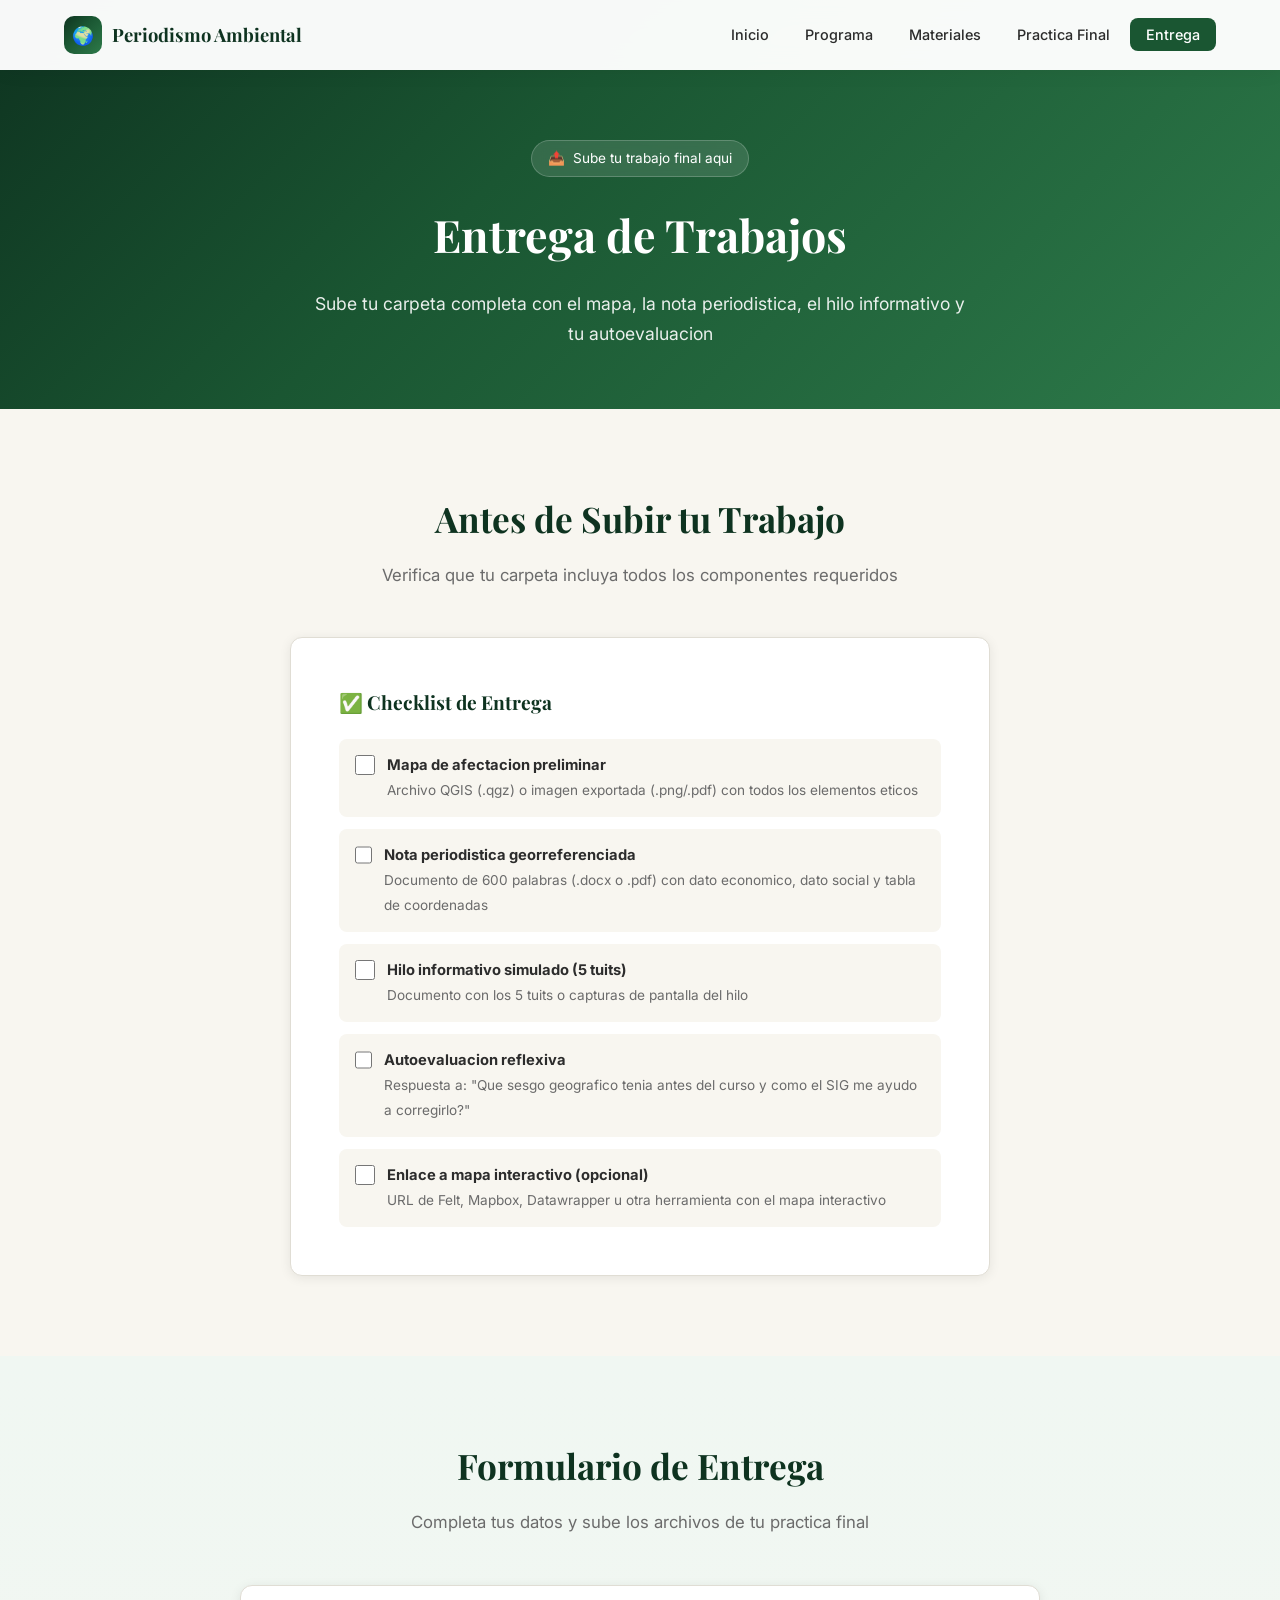
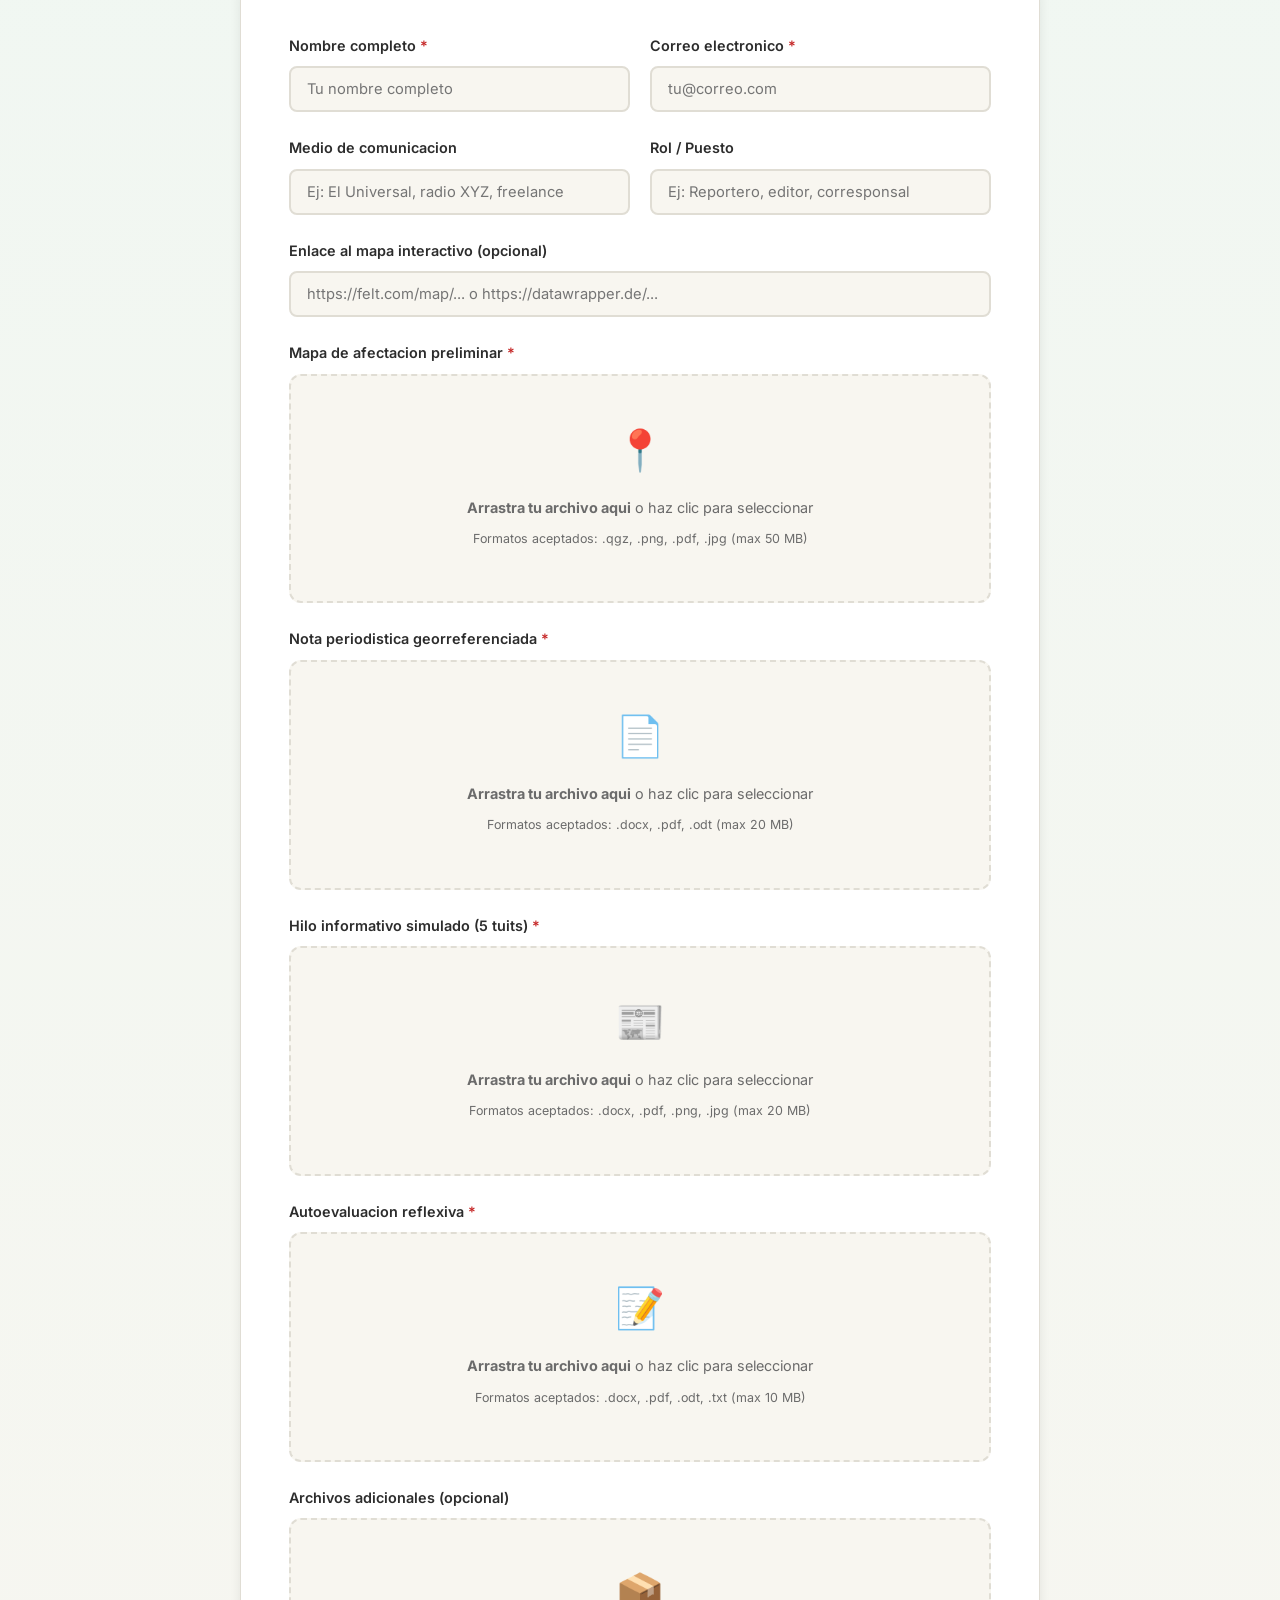
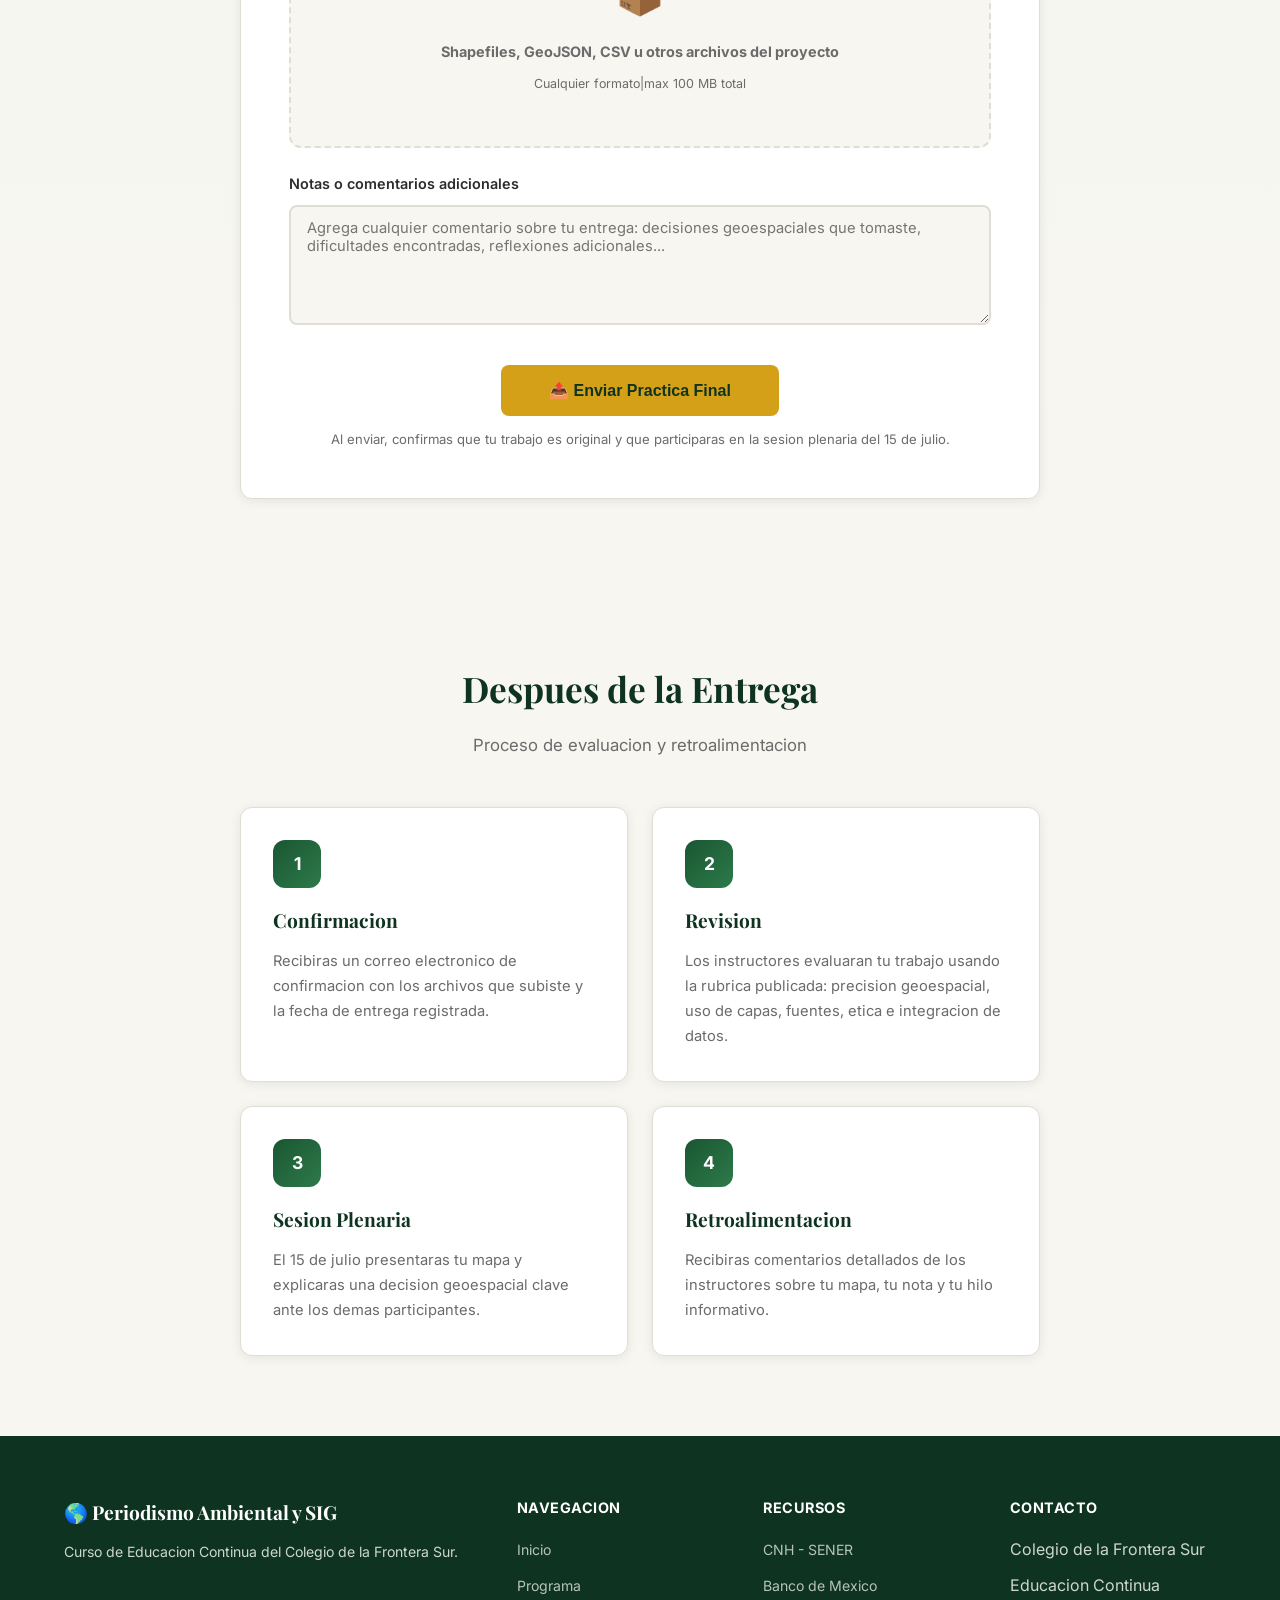
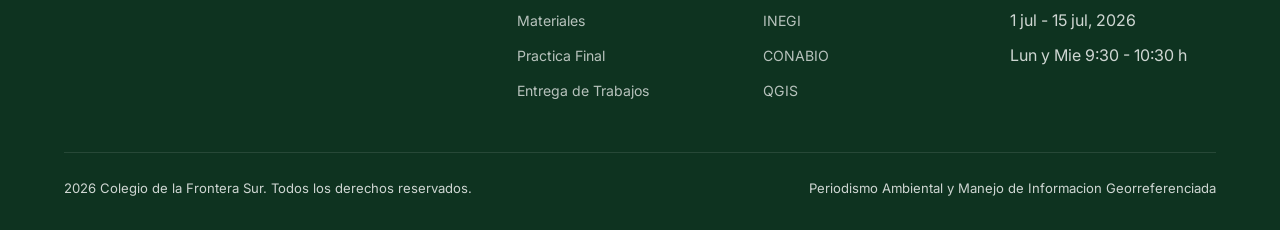
==== entrega.html @ 1e9f56e6 "Actualizacion" ====
<!DOCTYPE html>
<html lang="es">
<head>
  <meta charset="UTF-8">
  <meta name="viewport" content="width=device-width, initial-scale=1.0">
  <title>Entrega de Trabajos - Periodismo Ambiental y SIG</title>
  <link rel="preconnect" href="https://fonts.googleapis.com">
  <link href="https://fonts.googleapis.com/css2?family=Inter:wght@400;500;600;700&family=Playfair+Display:wght@600;700&display=swap" rel="stylesheet">
  <link rel="stylesheet" href="css/style.css">
  <link rel="icon" href="data:image/svg+xml,<svg xmlns='http://www.w3.org/2000/svg' viewBox='0 0 100 100'><text y='.9em' font-size='90'>🌍</text></svg>">
</head>
<body>

  <!-- NAVBAR -->
  <nav class="navbar">
    <div class="container">
      <a href="index.html" class="navbar-brand">
        <span class="logo-icon">🌍</span>
        Periodismo Ambiental
      </a>
      <ul class="navbar-nav">
        <li><a href="index.html">Inicio</a></li>
        <li><a href="programa.html">Programa</a></li>
        <li><a href="materiales.html">Materiales</a></li>
        <li><a href="practica-final.html">Practica Final</a></li>
        <li><a href="entrega.html" class="active">Entrega</a></li>
      </ul>
      <button class="hamburger" aria-label="Menu">
        <span></span><span></span><span></span>
      </button>
    </div>
  </nav>

  <!-- HEADER -->
  <section style="padding: 140px 0 60px; background: var(--gradient-hero); color: white;">
    <div class="container" style="text-align:center;">
      <div class="hero-tag" style="display:inline-flex;margin-bottom:20px;background:rgba(255,255,255,0.12);border:1px solid rgba(255,255,255,0.2);padding:6px 16px;border-radius:30px;font-size:0.85rem;">
        <span>&#128228;</span> Sube tu trabajo final aqui
      </div>
      <h1 style="font-family:var(--font-display);font-size:2.8rem;margin-bottom:16px;">Entrega de Trabajos</h1>
      <p style="opacity:0.9;font-size:1.1rem;max-width:650px;margin:0 auto;">
        Sube tu carpeta completa con el mapa, la nota periodistica, el hilo informativo y tu autoevaluacion
      </p>
    </div>
  </section>

  <!-- CHECKLIST PRE-ENTREGA -->
  <section class="section">
    <div class="container">
      <h2 class="section-title fade-in">Antes de Subir tu Trabajo</h2>
      <p class="section-subtitle fade-in">Verifica que tu carpeta incluya todos los componentes requeridos</p>

      <div class="form-section fade-in" style="max-width:700px;">
        <h3 style="font-family:var(--font-display);font-size:1.2rem;margin-bottom:20px;color:var(--primary-dark);">&#9989; Checklist de Entrega</h3>

        <div style="display:grid;gap:12px;">
          <label style="display:flex;align-items:flex-start;gap:12px;padding:14px 16px;background:var(--bg);border-radius:var(--radius-sm);cursor:pointer;transition:var(--transition);font-size:0.92rem;" onmouseover="this.style.background='#f0f7f2'" onmouseout="this.style.background='var(--bg)'">
            <input type="checkbox" style="width:20px;height:20px;margin-top:2px;accent-color:var(--primary);">
            <div>
              <strong>Mapa de afectacion preliminar</strong><br>
              <span style="color:var(--text-light);font-size:0.85rem;">Archivo QGIS (.qgz) o imagen exportada (.png/.pdf) con todos los elementos eticos</span>
            </div>
          </label>

          <label style="display:flex;align-items:flex-start;gap:12px;padding:14px 16px;background:var(--bg);border-radius:var(--radius-sm);cursor:pointer;transition:var(--transition);font-size:0.92rem;" onmouseover="this.style.background='#f0f7f2'" onmouseout="this.style.background='var(--bg)'">
            <input type="checkbox" style="width:20px;height:20px;margin-top:2px;accent-color:var(--primary);">
            <div>
              <strong>Nota periodistica georreferenciada</strong><br>
              <span style="color:var(--text-light);font-size:0.85rem;">Documento de 600 palabras (.docx o .pdf) con dato economico, dato social y tabla de coordenadas</span>
            </div>
          </label>

          <label style="display:flex;align-items:flex-start;gap:12px;padding:14px 16px;background:var(--bg);border-radius:var(--radius-sm);cursor:pointer;transition:var(--transition);font-size:0.92rem;" onmouseover="this.style.background='#f0f7f2'" onmouseout="this.style.background='var(--bg)'">
            <input type="checkbox" style="width:20px;height:20px;margin-top:2px;accent-color:var(--primary);">
            <div>
              <strong>Hilo informativo simulado (5 tuits)</strong><br>
              <span style="color:var(--text-light);font-size:0.85rem;">Documento con los 5 tuits o capturas de pantalla del hilo</span>
            </div>
          </label>

          <label style="display:flex;align-items:flex-start;gap:12px;padding:14px 16px;background:var(--bg);border-radius:var(--radius-sm);cursor:pointer;transition:var(--transition);font-size:0.92rem;" onmouseover="this.style.background='#f0f7f2'" onmouseout="this.style.background='var(--bg)'">
            <input type="checkbox" style="width:20px;height:20px;margin-top:2px;accent-color:var(--primary);">
            <div>
              <strong>Autoevaluacion reflexiva</strong><br>
              <span style="color:var(--text-light);font-size:0.85rem;">Respuesta a: "Que sesgo geografico tenia antes del curso y como el SIG me ayudo a corregirlo?"</span>
            </div>
          </label>

          <label style="display:flex;align-items:flex-start;gap:12px;padding:14px 16px;background:var(--bg);border-radius:var(--radius-sm);cursor:pointer;transition:var(--transition);font-size:0.92rem;" onmouseover="this.style.background='#f0f7f2'" onmouseout="this.style.background='var(--bg)'">
            <input type="checkbox" style="width:20px;height:20px;margin-top:2px;accent-color:var(--primary);">
            <div>
              <strong>Enlace a mapa interactivo (opcional)</strong><br>
              <span style="color:var(--text-light);font-size:0.85rem;">URL de Felt, Mapbox, Datawrapper u otra herramienta con el mapa interactivo</span>
            </div>
          </label>
        </div>
      </div>
    </div>
  </section>

  <!-- FORMULARIO DE ENTREGA -->
  <section class="section" style="background: linear-gradient(180deg, #f0f7f2 0%, var(--bg) 100%);">
    <div class="container">
      <h2 class="section-title fade-in">Formulario de Entrega</h2>
      <p class="section-subtitle fade-in">Completa tus datos y sube los archivos de tu practica final</p>

      <div class="form-section fade-in">
        <div id="submitMsg" style="display:none;" class="info-box info-box-success">
          <span class="box-icon">&#127881;</span>
          <div>
            <p><strong>Tu trabajo ha sido enviado exitosamente!</strong><br>
            Los instructores revisaran tu entrega y te contactaran con retroalimentacion. Recuerda asistir a la sesion plenaria del 15 de julio para presentar tu mapa.</p>
          </div>
        </div>

        <form id="submissionForm">
          <div style="display:grid;grid-template-columns:1fr 1fr;gap:20px;">
            <div class="form-group">
              <label for="nombre">Nombre completo <span class="required">*</span></label>
              <input type="text" id="nombre" name="nombre" class="form-control" placeholder="Tu nombre completo" required>
            </div>
            <div class="form-group">
              <label for="email">Correo electronico <span class="required">*</span></label>
              <input type="email" id="email" name="email" class="form-control" placeholder="tu@correo.com" required>
            </div>
          </div>

          <div style="display:grid;grid-template-columns:1fr 1fr;gap:20px;">
            <div class="form-group">
              <label for="medio">Medio de comunicacion</label>
              <input type="text" id="medio" name="medio" class="form-control" placeholder="Ej: El Universal, radio XYZ, freelance">
            </div>
            <div class="form-group">
              <label for="rol">Rol / Puesto</label>
              <input type="text" id="rol" name="rol" class="form-control" placeholder="Ej: Reportero, editor, corresponsal">
            </div>
          </div>

          <div class="form-group">
            <label for="enlace-mapa">Enlace al mapa interactivo (opcional)</label>
            <input type="url" id="enlace-mapa" name="enlace-mapa" class="form-control" placeholder="https://felt.com/map/... o https://datawrapper.de/...">
          </div>

          <!-- UPLOAD: MAPA -->
          <div class="form-group">
            <label>Mapa de afectacion preliminar <span class="required">*</span></label>
            <div class="file-upload" id="uploadMapa">
              <div class="upload-icon">&#128205;</div>
              <p><strong>Arrastra tu archivo aqui</strong> o haz clic para seleccionar</p>
              <p class="file-types">Formatos aceptados: .qgz, .png, .pdf, .jpg (max 50 MB)</p>
              <input type="file" accept=".qgz,.png,.pdf,.jpg,.jpeg" style="display:none;" name="mapa">
              <ul class="file-list" style="list-style:none;margin-top:12px;"></ul>
            </div>
          </div>

          <!-- UPLOAD: NOTA -->
          <div class="form-group">
            <label>Nota periodistica georreferenciada <span class="required">*</span></label>
            <div class="file-upload" id="uploadNota">
              <div class="upload-icon">&#128196;</div>
              <p><strong>Arrastra tu archivo aqui</strong> o haz clic para seleccionar</p>
              <p class="file-types">Formatos aceptados: .docx, .pdf, .odt (max 20 MB)</p>
              <input type="file" accept=".docx,.pdf,.odt,.doc" style="display:none;" name="nota">
              <ul class="file-list" style="list-style:none;margin-top:12px;"></ul>
            </div>
          </div>

          <!-- UPLOAD: HILO -->
          <div class="form-group">
            <label>Hilo informativo simulado (5 tuits) <span class="required">*</span></label>
            <div class="file-upload" id="uploadHilo">
              <div class="upload-icon">&#128240;</div>
              <p><strong>Arrastra tu archivo aqui</strong> o haz clic para seleccionar</p>
              <p class="file-types">Formatos aceptados: .docx, .pdf, .png, .jpg (max 20 MB)</p>
              <input type="file" accept=".docx,.pdf,.png,.jpg,.jpeg" style="display:none;" name="hilo">
              <ul class="file-list" style="list-style:none;margin-top:12px;"></ul>
            </div>
          </div>

          <!-- UPLOAD: AUTOEVALUACION -->
          <div class="form-group">
            <label>Autoevaluacion reflexiva <span class="required">*</span></label>
            <div class="file-upload" id="uploadAutoeval">
              <div class="upload-icon">&#128221;</div>
              <p><strong>Arrastra tu archivo aqui</strong> o haz clic para seleccionar</p>
              <p class="file-types">Formatos aceptados: .docx, .pdf, .odt, .txt (max 10 MB)</p>
              <input type="file" accept=".docx,.pdf,.odt,.txt" style="display:none;" name="autoevaluacion">
              <ul class="file-list" style="list-style:none;margin-top:12px;"></ul>
            </div>
          </div>

          <!-- UPLOAD: ARCHIVOS ADICIONALES -->
          <div class="form-group">
            <label>Archivos adicionales (opcional)</label>
            <div class="file-upload" id="uploadExtra">
              <div class="upload-icon">&#128230;</div>
              <p><strong>Shapefiles, GeoJSON, CSV u otros archivos del proyecto</strong></p>
              <p class="file-types">Cualquier formato|max 100 MB total</p>
              <input type="file" multiple style="display:none;" name="archivos_extra">
              <ul class="file-list" style="list-style:none;margin-top:12px;"></ul>
            </div>
          </div>

          <div class="form-group">
            <label for="notas">Notas o comentarios adicionales</label>
            <textarea id="notas" name="notas" class="form-control" placeholder="Agrega cualquier comentario sobre tu entrega: decisiones geoespaciales que tomaste, dificultades encontradas, reflexiones adicionales..."></textarea>
          </div>

          <div style="text-align:center;margin-top:32px;">
            <button type="submit" class="btn btn-primary" style="padding:16px 48px;font-size:1rem;">
              &#128228; Enviar Practica Final
            </button>
            <p style="color:var(--text-light);font-size:0.82rem;margin-top:12px;">
              Al enviar, confirmas que tu trabajo es original y que participaras en la sesion plenaria del 15 de julio.
            </p>
          </div>
        </form>
      </div>
    </div>
  </section>

  <!-- RECIBO / ESTADO -->
  <section class="section">
    <div class="container">
      <h2 class="section-title fade-in">Despues de la Entrega</h2>
      <p class="section-subtitle fade-in">Proceso de evaluacion y retroalimentacion</p>

      <div class="info-cards" style="max-width:800px;margin:0 auto;">
        <div class="info-card fade-in">
          <div class="card-number">1</div>
          <h3>Confirmacion</h3>
          <p>Recibiras un correo electronico de confirmacion con los archivos que subiste y la fecha de entrega registrada.</p>
        </div>
        <div class="info-card fade-in">
          <div class="card-number">2</div>
          <h3>Revision</h3>
          <p>Los instructores evaluaran tu trabajo usando la rubrica publicada: precision geoespacial, uso de capas, fuentes, etica e integracion de datos.</p>
        </div>
        <div class="info-card fade-in">
          <div class="card-number">3</div>
          <h3>Sesion Plenaria</h3>
          <p>El 15 de julio presentaras tu mapa y explicaras una decision geoespacial clave ante los demas participantes.</p>
        </div>
        <div class="info-card fade-in">
          <div class="card-number">4</div>
          <h3>Retroalimentacion</h3>
          <p>Recibiras comentarios detallados de los instructores sobre tu mapa, tu nota y tu hilo informativo.</p>
        </div>
      </div>
    </div>
  </section>

  <!-- FOOTER -->
  <footer class="footer">
    <div class="container">
      <div class="footer-grid">
        <div class="footer-brand">
          <h3>&#127758; Periodismo Ambiental y SIG</h3>
          <p>Curso de Educacion Continua del Colegio de la Frontera Sur.</p>
        </div>
        <div>
          <h4>Navegacion</h4>
          <ul>
            <li><a href="index.html">Inicio</a></li>
            <li><a href="programa.html">Programa</a></li>
            <li><a href="materiales.html">Materiales</a></li>
            <li><a href="practica-final.html">Practica Final</a></li>
            <li><a href="entrega.html">Entrega de Trabajos</a></li>
          </ul>
        </div>
        <div>
          <h4>Recursos</h4>
          <ul>
            <li><a href="https://www.gob.mx/cnh" target="_blank">CNH - SENER</a></li>
            <li><a href="https://www.banxico.org.mx" target="_blank">Banco de Mexico</a></li>
            <li><a href="https://www.inegi.org.mx" target="_blank">INEGI</a></li>
            <li><a href="https://www.conabio.gob.mx" target="_blank">CONABIO</a></li>
            <li><a href="https://qgis.org" target="_blank">QGIS</a></li>
          </ul>
        </div>
        <div>
          <h4>Contacto</h4>
          <ul>
            <li>Colegio de la Frontera Sur</li>
            <li>Educacion Continua</li>
            <li>1 jul - 15 jul, 2026</li>
            <li>Lun y Mie 9:30 - 10:30 h</li>
          </ul>
        </div>
      </div>
      <div class="footer-bottom">
        <span>2026 Colegio de la Frontera Sur. Todos los derechos reservados.</span>
        <span>Periodismo Ambiental y Manejo de Informacion Georreferenciada</span>
      </div>
    </div>
  </footer>

  <script src="js/main.js"></script>
</body>
</html>
---- css/style.css ----
/* ===== VARIABLES ===== */
:root {
  --primary: #1a5632;
  --primary-light: #2d7a4a;
  --primary-dark: #0e3320;
  --accent: #d4a017;
  --accent-light: #f0c844;
  --bg: #f8f6f0;
  --bg-card: #ffffff;
  --text: #2c2c2c;
  --text-light: #6b6b6b;
  --text-inverse: #ffffff;
  --border: #e0ddd4;
  --shadow: 0 2px 12px rgba(0,0,0,0.08);
  --shadow-hover: 0 8px 30px rgba(0,0,0,0.15);
  --radius: 12px;
  --radius-sm: 8px;
  --transition: all 0.3s ease;
  --font-main: 'Inter', 'Segoe UI', sans-serif;
  --font-display: 'Playfair Display', Georgia, serif;
  --gradient-hero: linear-gradient(135deg, #0e3320 0%, #1a5632 40%, #2d7a4a 100%);
  --gradient-accent: linear-gradient(135deg, #d4a017 0%, #f0c844 100%);
}

/* ===== RESET & BASE ===== */
*, *::before, *::after { box-sizing: border-box; margin: 0; padding: 0; }

html {
  scroll-behavior: smooth;
  font-size: 16px;
}

body {
  font-family: var(--font-main);
  color: var(--text);
  background: var(--bg);
  line-height: 1.7;
  overflow-x: hidden;
}

a { color: var(--primary); text-decoration: none; transition: var(--transition); }
a:hover { color: var(--accent); }

img { max-width: 100%; height: auto; }

/* ===== UTILITIES ===== */
.container {
  max-width: 1200px;
  margin: 0 auto;
  padding: 0 24px;
}

.section {
  padding: 80px 0;
}

.section-title {
  font-family: var(--font-display);
  font-size: 2.2rem;
  color: var(--primary-dark);
  text-align: center;
  margin-bottom: 12px;
}

.section-subtitle {
  text-align: center;
  color: var(--text-light);
  font-size: 1.05rem;
  margin-bottom: 48px;
  max-width: 650px;
  margin-left: auto;
  margin-right: auto;
}

.badge {
  display: inline-block;
  padding: 4px 12px;
  border-radius: 20px;
  font-size: 0.75rem;
  font-weight: 600;
  text-transform: uppercase;
  letter-spacing: 0.5px;
}

.badge-presencial { background: #e8f5e9; color: var(--primary); }
.badge-online { background: #e3f2fd; color: #1565c0; }
.badge-hybrid { background: #fff3e0; color: #e65100; }
.badge-urgent { background: #fce4ec; color: #c62828; }

/* ===== NAVBAR ===== */
.navbar {
  position: fixed;
  top: 0;
  left: 0;
  width: 100%;
  z-index: 1000;
  background: rgba(255,255,255,0.97);
  backdrop-filter: blur(12px);
  box-shadow: 0 1px 20px rgba(0,0,0,0.06);
  transition: var(--transition);
}

.navbar .container {
  display: flex;
  align-items: center;
  justify-content: space-between;
  height: 70px;
}

.navbar-brand {
  display: flex;
  align-items: center;
  gap: 10px;
  font-family: var(--font-display);
  font-size: 1.15rem;
  font-weight: 700;
  color: var(--primary-dark);
}

.navbar-brand .logo-icon {
  width: 38px;
  height: 38px;
  background: var(--gradient-hero);
  border-radius: 10px;
  display: flex;
  align-items: center;
  justify-content: center;
  color: white;
  font-size: 1.1rem;
}

.navbar-nav {
  display: flex;
  list-style: none;
  gap: 4px;
}

.navbar-nav a {
  padding: 8px 16px;
  border-radius: var(--radius-sm);
  font-size: 0.9rem;
  font-weight: 500;
  color: var(--text);
  transition: var(--transition);
}

.navbar-nav a:hover,
.navbar-nav a.active {
  background: var(--primary);
  color: var(--text-inverse);
}

.hamburger {
  display: none;
  flex-direction: column;
  gap: 5px;
  cursor: pointer;
  background: none;
  border: none;
  padding: 4px;
}

.hamburger span {
  width: 26px;
  height: 2.5px;
  background: var(--text);
  border-radius: 2px;
  transition: var(--transition);
}

/* ===== HERO ===== */
.hero {
  position: relative;
  min-height: 100vh;
  display: flex;
  align-items: center;
  background: var(--gradient-hero);
  overflow: hidden;
}

.hero::before {
  content: '';
  position: absolute;
  inset: 0;
  background:
    radial-gradient(circle at 20% 80%, rgba(212,160,23,0.15) 0%, transparent 50%),
    radial-gradient(circle at 80% 20%, rgba(255,255,255,0.05) 0%, transparent 50%);
}

.hero-particles {
  position: absolute;
  inset: 0;
  overflow: hidden;
}

.hero-particles .particle {
  position: absolute;
  border-radius: 50%;
  background: rgba(255,255,255,0.06);
  animation: float linear infinite;
}

@keyframes float {
  0% { transform: translateY(100vh) rotate(0deg); opacity: 0; }
  10% { opacity: 1; }
  90% { opacity: 1; }
  100% { transform: translateY(-10vh) rotate(720deg); opacity: 0; }
}

.hero .container {
  position: relative;
  z-index: 2;
  display: grid;
  grid-template-columns: 1fr 1fr;
  gap: 60px;
  align-items: center;
  padding-top: 100px;
  padding-bottom: 60px;
}

.hero-content { color: var(--text-inverse); }

.hero-tag {
  display: inline-flex;
  align-items: center;
  gap: 8px;
  background: rgba(255,255,255,0.12);
  border: 1px solid rgba(255,255,255,0.2);
  padding: 6px 16px;
  border-radius: 30px;
  font-size: 0.85rem;
  margin-bottom: 24px;
  backdrop-filter: blur(8px);
}

.hero-content h1 {
  font-family: var(--font-display);
  font-size: 3.2rem;
  line-height: 1.15;
  margin-bottom: 20px;
  font-weight: 700;
}

.hero-content h1 .highlight {
  color: var(--accent-light);
  position: relative;
}

.hero-content p {
  font-size: 1.15rem;
  opacity: 0.9;
  margin-bottom: 36px;
  max-width: 520px;
  line-height: 1.8;
}

.hero-actions {
  display: flex;
  gap: 16px;
  flex-wrap: wrap;
}

.hero-stats {
  display: grid;
  grid-template-columns: repeat(3, 1fr);
  gap: 20px;
  margin-top: 48px;
}

.hero-stat {
  background: rgba(255,255,255,0.1);
  border: 1px solid rgba(255,255,255,0.15);
  border-radius: var(--radius);
  padding: 20px;
  text-align: center;
  backdrop-filter: blur(8px);
}

.hero-stat .number {
  font-family: var(--font-display);
  font-size: 2rem;
  font-weight: 700;
  color: var(--accent-light);
}

.hero-stat .label {
  font-size: 0.8rem;
  opacity: 0.8;
  margin-top: 4px;
}

.hero-visual {
  position: relative;
  display: flex;
  justify-content: center;
}

.hero-card-stack {
  position: relative;
  width: 100%;
  max-width: 480px;
  height: 400px;
}

.hero-card {
  position: absolute;
  background: rgba(255,255,255,0.12);
  backdrop-filter: blur(16px);
  border: 1px solid rgba(255,255,255,0.2);
  border-radius: var(--radius);
  padding: 24px;
  color: white;
  transition: var(--transition);
}

.hero-card:hover {
  transform: translateY(-4px);
  background: rgba(255,255,255,0.18);
}

.hero-card-1 {
  top: 0; left: 0;
  width: 280px;
}

.hero-card-2 {
  top: 60px; right: 0;
  width: 260px;
}

.hero-card-3 {
  bottom: 0; left: 40px;
  width: 300px;
}

.hero-card .card-icon {
  font-size: 2rem;
  margin-bottom: 12px;
}

.hero-card h3 {
  font-size: 1rem;
  margin-bottom: 8px;
}

.hero-card p {
  font-size: 0.85rem;
  opacity: 0.85;
  line-height: 1.5;
}

/* ===== BUTTONS ===== */
.btn {
  display: inline-flex;
  align-items: center;
  gap: 8px;
  padding: 14px 28px;
  border-radius: var(--radius-sm);
  font-size: 0.95rem;
  font-weight: 600;
  border: none;
  cursor: pointer;
  transition: var(--transition);
  text-decoration: none;
}

.btn-primary {
  background: var(--accent);
  color: var(--primary-dark);
}

.btn-primary:hover {
  background: var(--accent-light);
  color: var(--primary-dark);
  transform: translateY(-2px);
  box-shadow: 0 6px 20px rgba(212,160,23,0.4);
}

.btn-outline {
  background: transparent;
  color: white;
  border: 2px solid rgba(255,255,255,0.4);
}

.btn-outline:hover {
  background: rgba(255,255,255,0.1);
  color: white;
  border-color: white;
}

.btn-secondary {
  background: var(--primary);
  color: white;
}

.btn-secondary:hover {
  background: var(--primary-light);
  color: white;
  transform: translateY(-2px);
}

.btn-sm {
  padding: 10px 20px;
  font-size: 0.85rem;
}

.btn-icon {
  width: 44px;
  height: 44px;
  padding: 0;
  display: flex;
  align-items: center;
  justify-content: center;
  border-radius: 50%;
}

/* ===== INFO CARDS (OBJETIVO / EJES) ===== */
.info-cards {
  display: grid;
  grid-template-columns: repeat(auto-fit, minmax(340px, 1fr));
  gap: 24px;
}

.info-card {
  background: var(--bg-card);
  border-radius: var(--radius);
  padding: 32px;
  box-shadow: var(--shadow);
  border: 1px solid var(--border);
  transition: var(--transition);
  position: relative;
  overflow: hidden;
}

.info-card::before {
  content: '';
  position: absolute;
  top: 0;
  left: 0;
  right: 0;
  height: 4px;
  background: var(--gradient-hero);
  transform: scaleX(0);
  transition: var(--transition);
}

.info-card:hover {
  box-shadow: var(--shadow-hover);
  transform: translateY(-4px);
}

.info-card:hover::before {
  transform: scaleX(1);
}

.info-card .card-number {
  width: 48px;
  height: 48px;
  border-radius: 12px;
  background: linear-gradient(135deg, var(--primary), var(--primary-light));
  color: white;
  display: flex;
  align-items: center;
  justify-content: center;
  font-weight: 700;
  font-size: 1.1rem;
  margin-bottom: 16px;
}

.info-card h3 {
  font-family: var(--font-display);
  font-size: 1.2rem;
  color: var(--primary-dark);
  margin-bottom: 12px;
}

.info-card p {
  color: var(--text-light);
  font-size: 0.92rem;
  line-height: 1.7;
}

/* ===== SCHEDULE / PROGRAMA ===== */
.program-table-wrap {
  overflow-x: auto;
  border-radius: var(--radius);
  box-shadow: var(--shadow);
  background: var(--bg-card);
  border: 1px solid var(--border);
}

.program-table {
  width: 100%;
  border-collapse: collapse;
  font-size: 0.88rem;
}

.program-table thead {
  background: var(--primary-dark);
  color: white;
}

.program-table th {
  padding: 14px 16px;
  text-align: left;
  font-weight: 600;
  font-size: 0.82rem;
  text-transform: uppercase;
  letter-spacing: 0.5px;
  white-space: nowrap;
}

.program-table td {
  padding: 14px 16px;
  border-bottom: 1px solid var(--border);
  vertical-align: top;
}

.program-table tbody tr {
  transition: var(--transition);
}

.program-table tbody tr:hover {
  background: #f0f7f2;
}

.program-table tbody tr:last-child td {
  border-bottom: none;
}

.session-num {
  width: 36px;
  height: 36px;
  border-radius: 50%;
  background: var(--primary);
  color: white;
  display: flex;
  align-items: center;
  justify-content: center;
  font-weight: 700;
  font-size: 0.85rem;
}

/* ===== MATERIALS ===== */
.materials-grid {
  display: grid;
  grid-template-columns: repeat(auto-fill, minmax(350px, 1fr));
  gap: 24px;
}

.material-card {
  background: var(--bg-card);
  border-radius: var(--radius);
  overflow: hidden;
  box-shadow: var(--shadow);
  border: 1px solid var(--border);
  transition: var(--transition);
}

.material-card:hover {
  box-shadow: var(--shadow-hover);
  transform: translateY(-4px);
}

.material-card-header {
  padding: 20px 24px;
  background: linear-gradient(135deg, var(--primary), var(--primary-light));
  color: white;
  display: flex;
  align-items: center;
  gap: 14px;
}

.material-card-header .session-icon {
  width: 48px;
  height: 48px;
  border-radius: 12px;
  background: rgba(255,255,255,0.2);
  display: flex;
  align-items: center;
  justify-content: center;
  font-size: 1.3rem;
  flex-shrink: 0;
}

.material-card-header h3 {
  font-size: 1rem;
  font-weight: 600;
}

.material-card-header .session-meta {
  font-size: 0.78rem;
  opacity: 0.85;
  margin-top: 2px;
}

.material-card-body {
  padding: 20px 24px;
}

.material-list {
  list-style: none;
}

.material-list li {
  display: flex;
  align-items: center;
  gap: 10px;
  padding: 8px 0;
  border-bottom: 1px solid var(--border);
  font-size: 0.88rem;
}

.material-list li:last-child { border-bottom: none; }

.material-list li .file-icon {
  width: 32px;
  height: 32px;
  border-radius: 6px;
  display: flex;
  align-items: center;
  justify-content: center;
  font-size: 0.75rem;
  flex-shrink: 0;
}

.file-pdf { background: #fce4ec; color: #c62828; }
.file-zip { background: #e8eaf6; color: #283593; }
.file-geo { background: #e0f2f1; color: #00695c; }
.file-img { background: #fff3e0; color: #e65100; }

.material-card-footer {
  padding: 16px 24px;
  border-top: 1px solid var(--border);
  display: flex;
  gap: 10px;
}

.material-card-footer .btn {
  flex: 1;
  justify-content: center;
}

/* ===== FINAL PROJECT ===== */
.project-hero {
  background: var(--gradient-hero);
  color: white;
  padding: 80px 0;
  position: relative;
  overflow: hidden;
}

.project-hero::before {
  content: '';
  position: absolute;
  inset: 0;
  background: url("data:image/svg+xml,%3Csvg width='60' height='60' viewBox='0 0 60 60' xmlns='http://www.w3.org/2000/svg'%3E%3Cg fill='none' fill-rule='evenodd'%3E%3Cg fill='%23ffffff' fill-opacity='0.03'%3E%3Cpath d='M36 34v-4h-2v4h-4v2h4v4h2v-4h4v-2h-4zm0-30V0h-2v4h-4v2h4v4h2V6h4V4h-4zM6 34v-4H4v4H0v2h4v4h2v-4h4v-2H6zM6 4V0H4v4H0v2h4v4h2V6h4V4H6z'/%3E%3C/g%3E%3C/g%3E%3C/svg%3E");
}

.project-hero .container {
  position: relative;
  z-index: 2;
}

.project-timeline {
  position: relative;
  padding: 40px 0;
}

.project-timeline::before {
  content: '';
  position: absolute;
  left: 50%;
  top: 0;
  bottom: 0;
  width: 3px;
  background: var(--border);
  transform: translateX(-50%);
}

.timeline-item {
  position: relative;
  width: 45%;
  padding: 24px;
  background: var(--bg-card);
  border-radius: var(--radius);
  box-shadow: var(--shadow);
  border: 1px solid var(--border);
  margin-bottom: 32px;
  transition: var(--transition);
}

.timeline-item:hover {
  box-shadow: var(--shadow-hover);
  transform: translateY(-2px);
}

.timeline-item:nth-child(odd) { margin-left: 5%; }
.timeline-item:nth-child(even) { margin-left: 50%; }

.timeline-item::before {
  content: '';
  position: absolute;
  top: 30px;
  width: 16px;
  height: 16px;
  border-radius: 50%;
  background: var(--primary);
  border: 3px solid white;
  box-shadow: 0 0 0 3px var(--primary);
}

.timeline-item:nth-child(odd)::before { right: -38px; }
.timeline-item:nth-child(even)::before { left: -38px; }

.timeline-item .weight {
  display: inline-block;
  padding: 3px 10px;
  border-radius: 12px;
  font-size: 0.75rem;
  font-weight: 700;
  margin-bottom: 10px;
}

.timeline-item h3 {
  font-family: var(--font-display);
  font-size: 1.1rem;
  color: var(--primary-dark);
  margin-bottom: 8px;
}

.timeline-item p {
  font-size: 0.9rem;
  color: var(--text-light);
  line-height: 1.6;
}

/* ===== SUBMISSION FORM ===== */
.form-section {
  background: var(--bg-card);
  border-radius: var(--radius);
  padding: 48px;
  box-shadow: var(--shadow);
  border: 1px solid var(--border);
  max-width: 800px;
  margin: 0 auto;
}

.form-group {
  margin-bottom: 24px;
}

.form-group label {
  display: block;
  font-weight: 600;
  margin-bottom: 8px;
  font-size: 0.9rem;
  color: var(--text);
}

.form-group label .required {
  color: #c62828;
}

.form-control {
  width: 100%;
  padding: 12px 16px;
  border: 2px solid var(--border);
  border-radius: var(--radius-sm);
  font-family: var(--font-main);
  font-size: 0.92rem;
  transition: var(--transition);
  background: var(--bg);
}

.form-control:focus {
  outline: none;
  border-color: var(--primary);
  background: white;
  box-shadow: 0 0 0 4px rgba(26,86,50,0.1);
}

textarea.form-control {
  min-height: 120px;
  resize: vertical;
}

.file-upload {
  border: 2px dashed var(--border);
  border-radius: var(--radius);
  padding: 40px;
  text-align: center;
  cursor: pointer;
  transition: var(--transition);
  background: var(--bg);
}

.file-upload:hover {
  border-color: var(--primary);
  background: #f0f7f2;
}

.file-upload .upload-icon {
  font-size: 2.5rem;
  margin-bottom: 12px;
}

.file-upload p {
  color: var(--text-light);
  font-size: 0.9rem;
}

.file-upload .file-types {
  font-size: 0.78rem;
  color: var(--text-light);
  margin-top: 8px;
}

/* ===== INSTRUCTORS ===== */
.instructors-grid {
  display: grid;
  grid-template-columns: repeat(auto-fit, minmax(300px, 1fr));
  gap: 32px;
}

.instructor-card {
  background: var(--bg-card);
  border-radius: var(--radius);
  overflow: hidden;
  box-shadow: var(--shadow);
  border: 1px solid var(--border);
  text-align: center;
  transition: var(--transition);
}

.instructor-card:hover {
  box-shadow: var(--shadow-hover);
  transform: translateY(-4px);
}

.instructor-avatar {
  width: 100px;
  height: 100px;
  border-radius: 50%;
  margin: 32px auto 16px;
  background: var(--gradient-hero);
  display: flex;
  align-items: center;
  justify-content: center;
  color: white;
  font-size: 2.2rem;
  font-weight: 700;
  font-family: var(--font-display);
}

.instructor-card h3 {
  font-family: var(--font-display);
  font-size: 1.15rem;
  color: var(--primary-dark);
  margin-bottom: 4px;
}

.instructor-card .role {
  color: var(--accent);
  font-size: 0.85rem;
  font-weight: 600;
  margin-bottom: 16px;
}

.instructor-card p {
  padding: 0 24px 24px;
  color: var(--text-light);
  font-size: 0.88rem;
  line-height: 1.6;
}

/* ===== RUBRIC TABLE ===== */
.rubric-table {
  width: 100%;
  border-collapse: collapse;
  font-size: 0.85rem;
  background: var(--bg-card);
  border-radius: var(--radius);
  overflow: hidden;
  box-shadow: var(--shadow);
}

.rubric-table th {
  background: var(--primary);
  color: white;
  padding: 14px 16px;
  text-align: left;
  font-weight: 600;
}

.rubric-table td {
  padding: 14px 16px;
  border-bottom: 1px solid var(--border);
  vertical-align: top;
}

.rubric-table tbody tr:hover {
  background: #f0f7f2;
}

/* ===== GALLERY / IMAGE GRID ===== */
.gallery-grid {
  display: grid;
  grid-template-columns: repeat(auto-fill, minmax(280px, 1fr));
  gap: 16px;
}

.gallery-item {
  position: relative;
  border-radius: var(--radius);
  overflow: hidden;
  aspect-ratio: 16/10;
  background: var(--border);
}

.gallery-item img {
  width: 100%;
  height: 100%;
  object-fit: cover;
  transition: transform 0.5s ease;
}

.gallery-item:hover img {
  transform: scale(1.05);
}

.gallery-item .gallery-overlay {
  position: absolute;
  inset: 0;
  background: linear-gradient(to top, rgba(0,0,0,0.7) 0%, transparent 60%);
  display: flex;
  align-items: flex-end;
  padding: 20px;
  color: white;
  opacity: 0;
  transition: var(--transition);
}

.gallery-item:hover .gallery-overlay {
  opacity: 1;
}

.gallery-overlay h4 {
  font-size: 0.95rem;
  font-weight: 600;
}

.gallery-overlay p {
  font-size: 0.8rem;
  opacity: 0.85;
}

/* ===== FOOTER ===== */
.footer {
  background: var(--primary-dark);
  color: rgba(255,255,255,0.8);
  padding: 60px 0 30px;
}

.footer-grid {
  display: grid;
  grid-template-columns: 2fr 1fr 1fr 1fr;
  gap: 40px;
  margin-bottom: 40px;
}

.footer-brand h3 {
  font-family: var(--font-display);
  font-size: 1.2rem;
  color: white;
  margin-bottom: 12px;
}

.footer-brand p {
  font-size: 0.88rem;
  line-height: 1.7;
}

.footer h4 {
  color: white;
  font-size: 0.9rem;
  margin-bottom: 16px;
  text-transform: uppercase;
  letter-spacing: 0.5px;
}

.footer ul {
  list-style: none;
}

.footer ul li {
  margin-bottom: 8px;
}

.footer ul a {
  color: rgba(255,255,255,0.7);
  font-size: 0.88rem;
  transition: var(--transition);
}

.footer ul a:hover {
  color: var(--accent-light);
}

.footer-bottom {
  border-top: 1px solid rgba(255,255,255,0.1);
  padding-top: 24px;
  display: flex;
  justify-content: space-between;
  align-items: center;
  font-size: 0.82rem;
}

.footer-bottom a {
  color: var(--accent-light);
}

/* ===== TABS ===== */
.tabs {
  display: flex;
  gap: 4px;
  margin-bottom: 32px;
  flex-wrap: wrap;
}

.tab-btn {
  padding: 10px 20px;
  border: 2px solid var(--border);
  border-radius: var(--radius-sm);
  background: var(--bg-card);
  font-size: 0.88rem;
  font-weight: 500;
  cursor: pointer;
  transition: var(--transition);
  color: var(--text-light);
}

.tab-btn.active,
.tab-btn:hover {
  border-color: var(--primary);
  background: var(--primary);
  color: white;
}

.tab-content { display: none; }
.tab-content.active { display: block; }

/* ===== PROGRESS BAR ===== */
.progress-section {
  background: var(--bg-card);
  border-radius: var(--radius);
  padding: 32px;
  box-shadow: var(--shadow);
  border: 1px solid var(--border);
  margin-bottom: 32px;
}

.progress-bar-wrap {
  height: 8px;
  background: var(--border);
  border-radius: 4px;
  overflow: hidden;
  margin-top: 12px;
}

.progress-bar-fill {
  height: 100%;
  background: var(--gradient-hero);
  border-radius: 4px;
  transition: width 1s ease;
}

/* ===== MAP PLACEHOLDER ===== */
.map-placeholder {
  background: var(--bg-card);
  border-radius: var(--radius);
  border: 2px dashed var(--border);
  padding: 60px 20px;
  text-align: center;
  color: var(--text-light);
}

.map-placeholder .map-icon {
  font-size: 3rem;
  margin-bottom: 16px;
  opacity: 0.5;
}

/* ===== RESPONSIVE ===== */
@media (max-width: 1024px) {
  .hero .container {
    grid-template-columns: 1fr;
    text-align: center;
  }

  .hero-content p { margin-left: auto; margin-right: auto; }
  .hero-actions { justify-content: center; }
  .hero-stats { max-width: 500px; margin-left: auto; margin-right: auto; }
  .hero-visual { display: none; }
  .hero-content h1 { font-size: 2.5rem; }

  .footer-grid {
    grid-template-columns: 1fr 1fr;
  }

  .project-timeline::before { left: 30px; }
  .timeline-item { width: calc(100% - 60px); margin-left: 60px !important; }
  .timeline-item::before { left: -45px !important; right: auto !important; }
}

@media (max-width: 768px) {
  .navbar-nav { display: none; }
  .hamburger { display: flex; }

  .navbar-nav.open {
    display: flex;
    flex-direction: column;
    position: absolute;
    top: 70px;
    left: 0;
    right: 0;
    background: white;
    padding: 16px;
    box-shadow: 0 4px 20px rgba(0,0,0,0.1);
  }

  .hero-content h1 { font-size: 2rem; }
  .section-title { font-size: 1.8rem; }
  .section { padding: 48px 0; }

  .info-cards { grid-template-columns: 1fr; }
  .materials-grid { grid-template-columns: 1fr; }
  .instructors-grid { grid-template-columns: 1fr; }

  .form-section { padding: 24px; }

  .footer-grid { grid-template-columns: 1fr; }

  .footer-bottom {
    flex-direction: column;
    gap: 12px;
    text-align: center;
  }
}

/* ===== ANIMATIONS ===== */
.fade-in {
  opacity: 0;
  transform: translateY(20px);
  transition: opacity 0.6s ease, transform 0.6s ease;
}

.fade-in.visible {
  opacity: 1;
  transform: translateY(0);
}

/* ===== SCROLLBAR ===== */
::-webkit-scrollbar { width: 8px; }
::-webkit-scrollbar-track { background: var(--bg); }
::-webkit-scrollbar-thumb { background: var(--primary-light); border-radius: 4px; }
::-webkit-scrollbar-thumb:hover { background: var(--primary); }

/* ===== MODAL ===== */
.modal-overlay {
  display: none;
  position: fixed;
  inset: 0;
  background: rgba(0,0,0,0.6);
  z-index: 2000;
  align-items: center;
  justify-content: center;
  padding: 20px;
  backdrop-filter: blur(4px);
}

.modal-overlay.active { display: flex; }

.modal {
  background: var(--bg-card);
  border-radius: var(--radius);
  max-width: 600px;
  width: 100%;
  max-height: 90vh;
  overflow-y: auto;
  padding: 32px;
  position: relative;
}

.modal-close {
  position: absolute;
  top: 16px;
  right: 16px;
  background: none;
  border: none;
  font-size: 1.5rem;
  cursor: pointer;
  color: var(--text-light);
  transition: var(--transition);
}

.modal-close:hover { color: var(--text); }

/* ===== ALERT / INFO BOXES ===== */
.info-box {
  padding: 20px 24px;
  border-radius: var(--radius-sm);
  margin-bottom: 24px;
  display: flex;
  gap: 14px;
  align-items: flex-start;
}

.info-box-success {
  background: #e8f5e9;
  border-left: 4px solid var(--primary);
  color: #1b5e20;
}

.info-box-warning {
  background: #fff3e0;
  border-left: 4px solid #e65100;
  color: #bf360c;
}

.info-box-info {
  background: #e3f2fd;
  border-left: 4px solid #1565c0;
  color: #0d47a1;
}

.info-box .box-icon {
  font-size: 1.3rem;
  flex-shrink: 0;
  margin-top: 2px;
}

.info-box p {
  font-size: 0.9rem;
  line-height: 1.6;
}

/* ===== SEARCH ===== */
.search-wrap {
  max-width: 480px;
  margin: 0 auto 40px;
  position: relative;
}

.search-wrap input {
  width: 100%;
  padding: 14px 20px 14px 48px;
  border: 2px solid var(--border);
  border-radius: 30px;
  font-size: 0.95rem;
  font-family: var(--font-main);
  transition: var(--transition);
  background: var(--bg-card);
}

.search-wrap input:focus {
  outline: none;
  border-color: var(--primary);
  box-shadow: 0 0 0 4px rgba(26,86,50,0.1);
}

.search-wrap .search-icon {
  position: absolute;
  left: 18px;
  top: 50%;
  transform: translateY(-50%);
  color: var(--text-light);
}
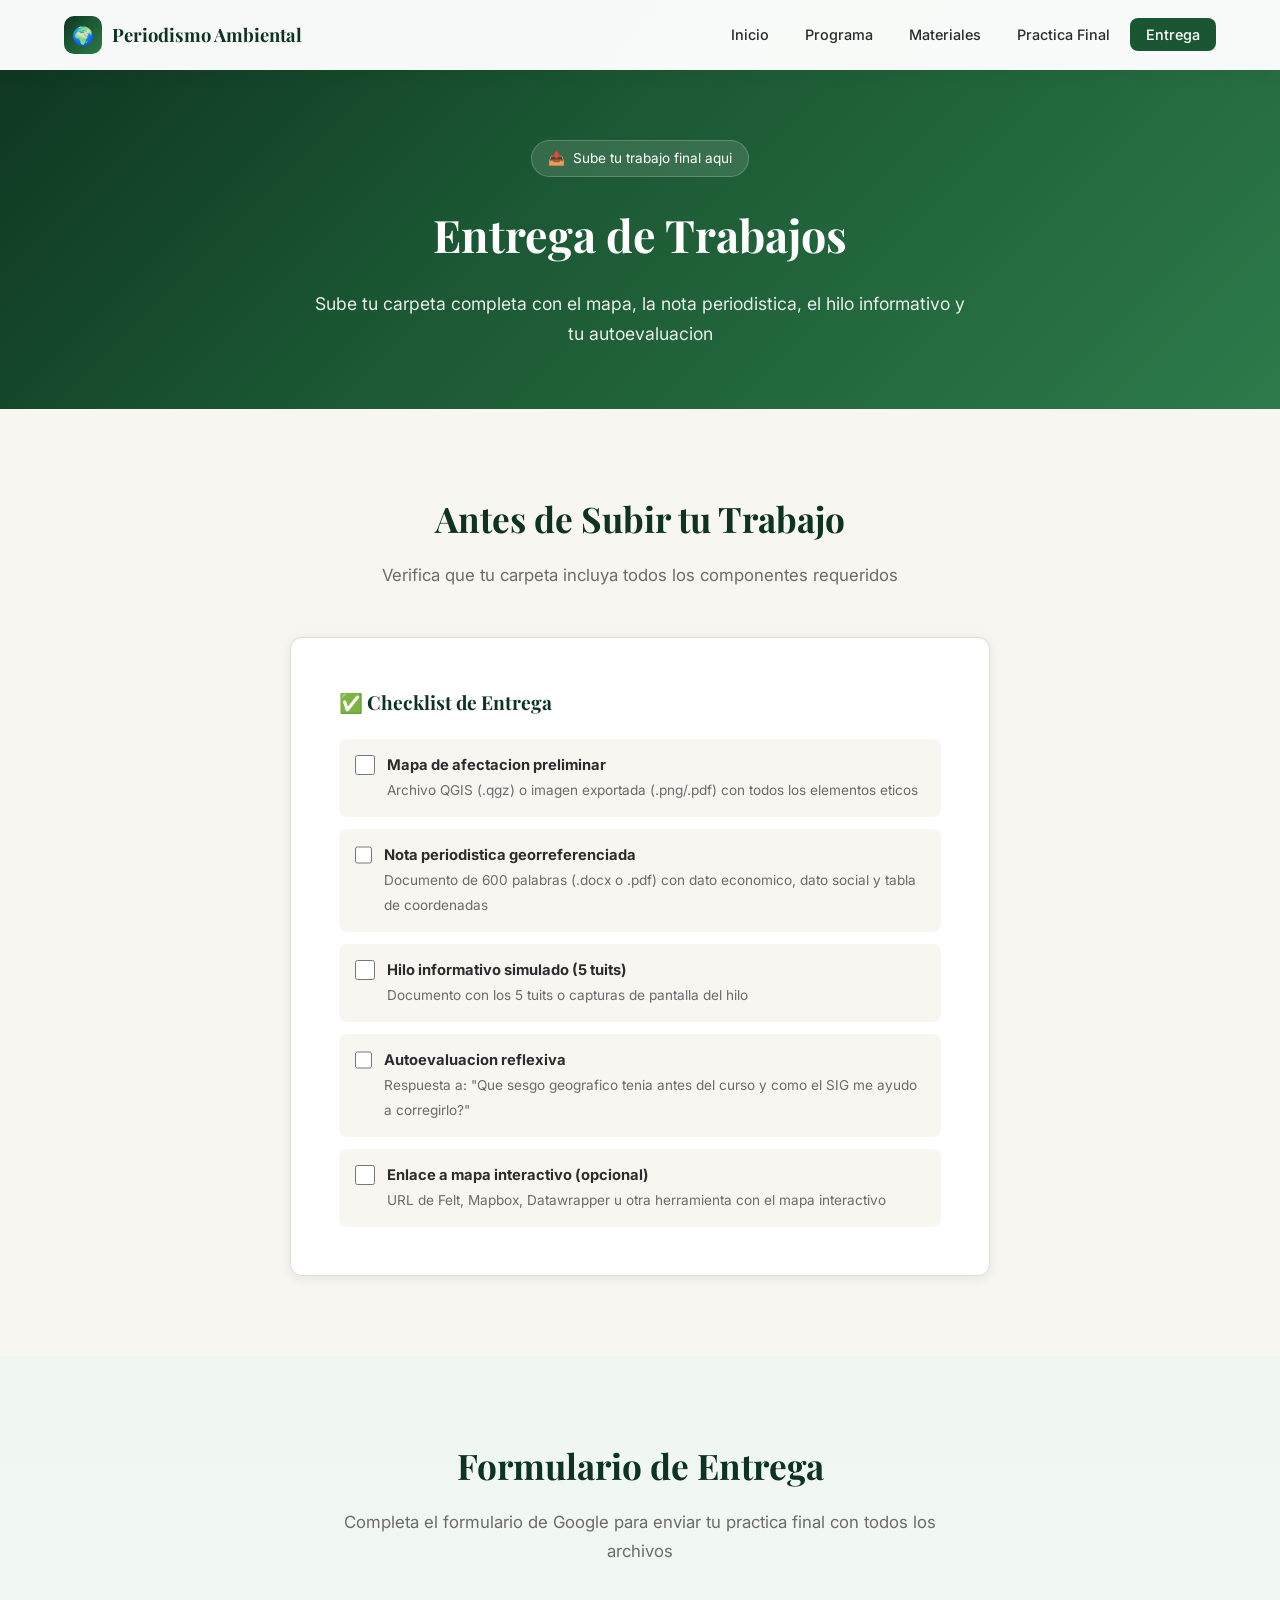
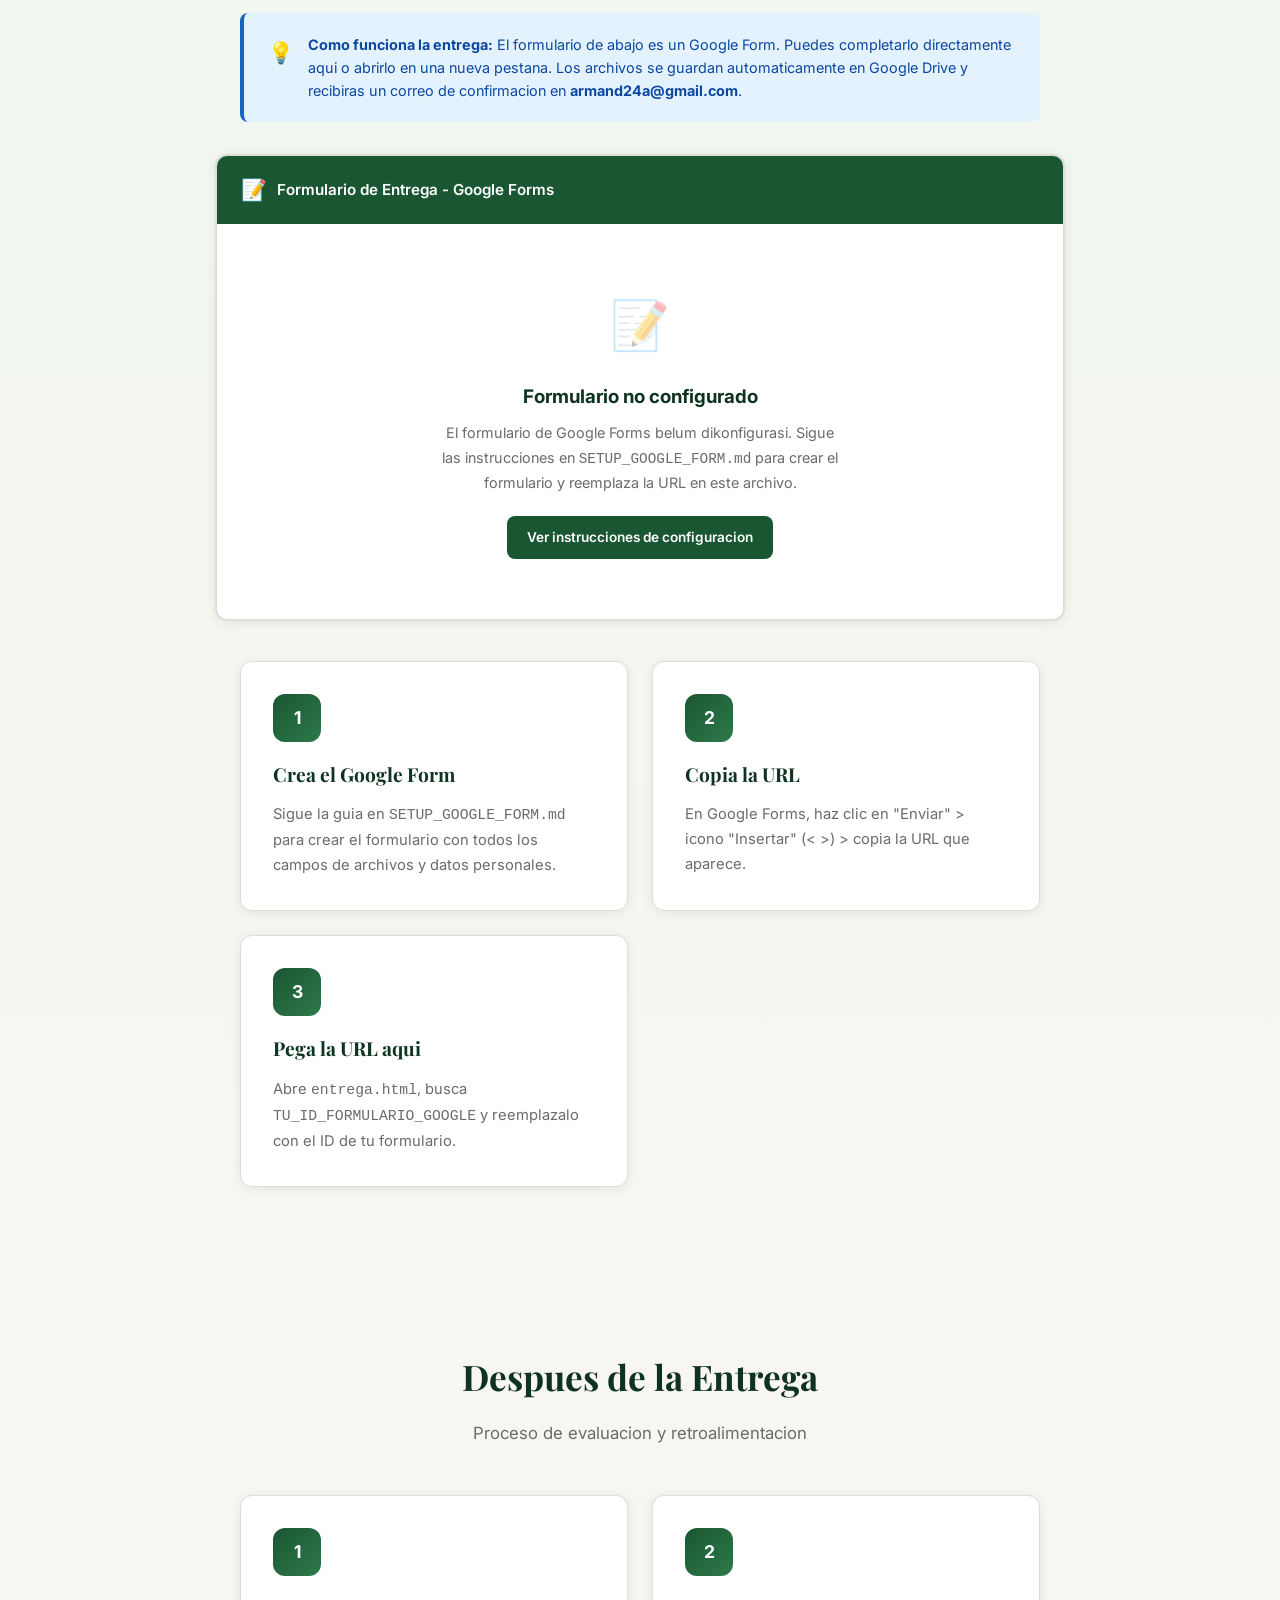
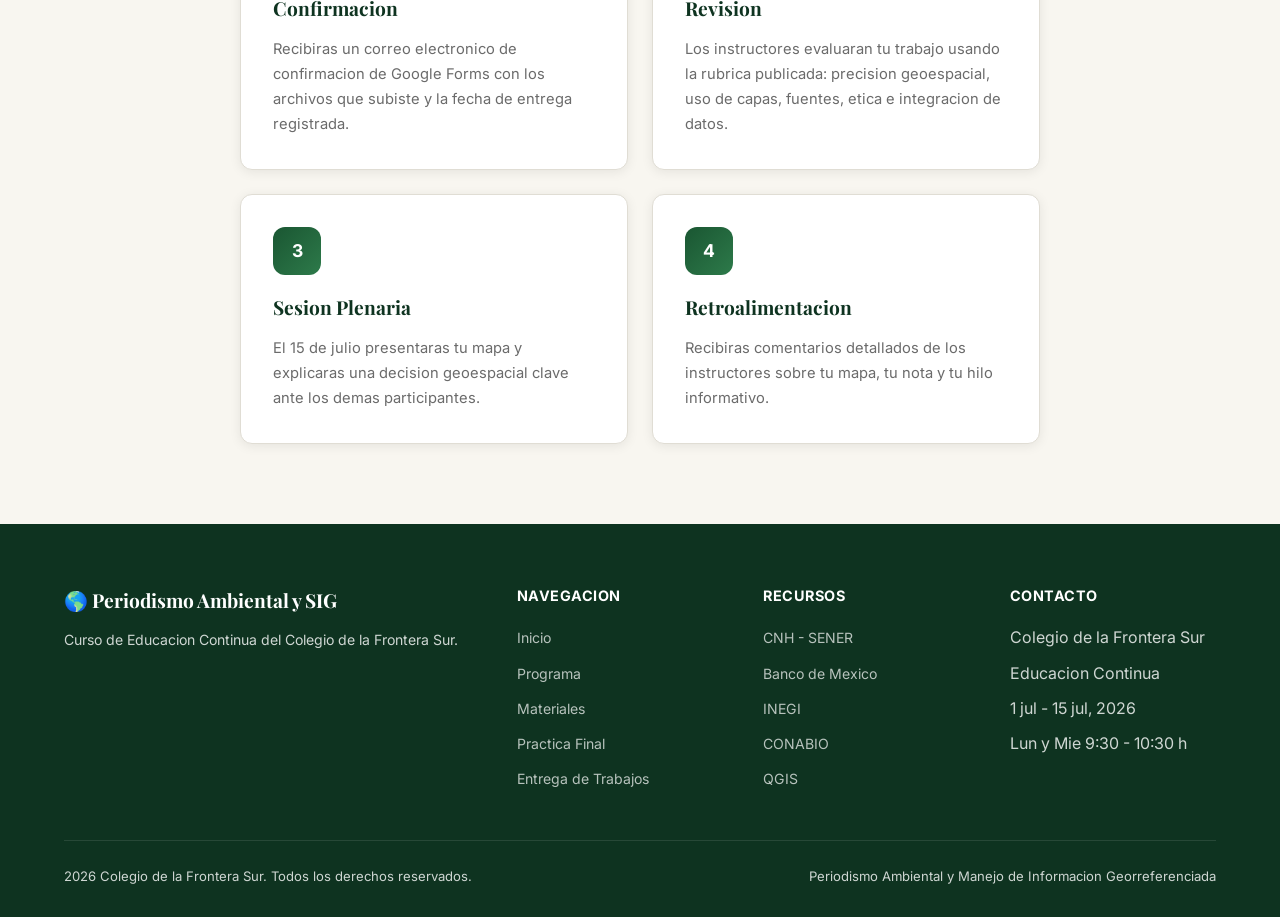
==== commit 2c253c7c: "forms" ====
--- a/entrega.html
+++ b/entrega.html
@@ -98,123 +98,88 @@
     </div>
   </section>
 
-  <!-- FORMULARIO DE ENTREGA -->
+  <!-- FORMULARIO DE ENTREGA (GOOGLE FORMS) -->
   <section class="section" style="background: linear-gradient(180deg, #f0f7f2 0%, var(--bg) 100%);">
     <div class="container">
       <h2 class="section-title fade-in">Formulario de Entrega</h2>
-      <p class="section-subtitle fade-in">Completa tus datos y sube los archivos de tu practica final</p>
-
-      <div class="form-section fade-in">
-        <div id="submitMsg" style="display:none;" class="info-box info-box-success">
-          <span class="box-icon">&#127881;</span>
-          <div>
-            <p><strong>Tu trabajo ha sido enviado exitosamente!</strong><br>
-            Los instructores revisaran tu entrega y te contactaran con retroalimentacion. Recuerda asistir a la sesion plenaria del 15 de julio para presentar tu mapa.</p>
+      <p class="section-subtitle fade-in">Completa el formulario de Google para enviar tu practica final con todos los archivos</p>
+
+      <!-- INSTRUCCIONES -->
+      <div class="info-box info-box-info fade-in" style="max-width:800px;margin:0 auto 32px;">
+        <span class="box-icon">&#128161;</span>
+        <div>
+          <p><strong>Como funciona la entrega:</strong> El formulario de abajo es un Google Form. Puedes completarlo directamente aqui o abrirlo en una nueva pestana. Los archivos se guardan automaticamente en Google Drive y recibiras un correo de confirmacion en <strong>armand24a@gmail.com</strong>.</p>
+        </div>
+      </div>
+
+      <!-- GOOGLE FORM EMBED -->
+      <div class="form-section fade-in" style="max-width:850px;margin:0 auto;padding:0;overflow:hidden;border:2px solid var(--border);">
+        <div style="background:var(--primary);color:white;padding:16px 24px;display:flex;align-items:center;justify-content:space-between;flex-wrap:wrap;gap:12px;">
+          <div style="display:flex;align-items:center;gap:10px;">
+            <span style="font-size:1.3rem;">&#128221;</span>
+            <span style="font-weight:600;font-size:0.95rem;">Formulario de Entrega - Google Forms</span>
           </div>
-        </div>
-
-        <form id="submissionForm">
-          <div style="display:grid;grid-template-columns:1fr 1fr;gap:20px;">
-            <div class="form-group">
-              <label for="nombre">Nombre completo <span class="required">*</span></label>
-              <input type="text" id="nombre" name="nombre" class="form-control" placeholder="Tu nombre completo" required>
-            </div>
-            <div class="form-group">
-              <label for="email">Correo electronico <span class="required">*</span></label>
-              <input type="email" id="email" name="email" class="form-control" placeholder="tu@correo.com" required>
-            </div>
-          </div>
-
-          <div style="display:grid;grid-template-columns:1fr 1fr;gap:20px;">
-            <div class="form-group">
-              <label for="medio">Medio de comunicacion</label>
-              <input type="text" id="medio" name="medio" class="form-control" placeholder="Ej: El Universal, radio XYZ, freelance">
-            </div>
-            <div class="form-group">
-              <label for="rol">Rol / Puesto</label>
-              <input type="text" id="rol" name="rol" class="form-control" placeholder="Ej: Reportero, editor, corresponsal">
-            </div>
-          </div>
-
-          <div class="form-group">
-            <label for="enlace-mapa">Enlace al mapa interactivo (opcional)</label>
-            <input type="url" id="enlace-mapa" name="enlace-mapa" class="form-control" placeholder="https://felt.com/map/... o https://datawrapper.de/...">
-          </div>
-
-          <!-- UPLOAD: MAPA -->
-          <div class="form-group">
-            <label>Mapa de afectacion preliminar <span class="required">*</span></label>
-            <div class="file-upload" id="uploadMapa">
-              <div class="upload-icon">&#128205;</div>
-              <p><strong>Arrastra tu archivo aqui</strong> o haz clic para seleccionar</p>
-              <p class="file-types">Formatos aceptados: .qgz, .png, .pdf, .jpg (max 50 MB)</p>
-              <input type="file" accept=".qgz,.png,.pdf,.jpg,.jpeg" style="display:none;" name="mapa">
-              <ul class="file-list" style="list-style:none;margin-top:12px;"></ul>
-            </div>
-          </div>
-
-          <!-- UPLOAD: NOTA -->
-          <div class="form-group">
-            <label>Nota periodistica georreferenciada <span class="required">*</span></label>
-            <div class="file-upload" id="uploadNota">
-              <div class="upload-icon">&#128196;</div>
-              <p><strong>Arrastra tu archivo aqui</strong> o haz clic para seleccionar</p>
-              <p class="file-types">Formatos aceptados: .docx, .pdf, .odt (max 20 MB)</p>
-              <input type="file" accept=".docx,.pdf,.odt,.doc" style="display:none;" name="nota">
-              <ul class="file-list" style="list-style:none;margin-top:12px;"></ul>
-            </div>
-          </div>
-
-          <!-- UPLOAD: HILO -->
-          <div class="form-group">
-            <label>Hilo informativo simulado (5 tuits) <span class="required">*</span></label>
-            <div class="file-upload" id="uploadHilo">
-              <div class="upload-icon">&#128240;</div>
-              <p><strong>Arrastra tu archivo aqui</strong> o haz clic para seleccionar</p>
-              <p class="file-types">Formatos aceptados: .docx, .pdf, .png, .jpg (max 20 MB)</p>
-              <input type="file" accept=".docx,.pdf,.png,.jpg,.jpeg" style="display:none;" name="hilo">
-              <ul class="file-list" style="list-style:none;margin-top:12px;"></ul>
-            </div>
-          </div>
-
-          <!-- UPLOAD: AUTOEVALUACION -->
-          <div class="form-group">
-            <label>Autoevaluacion reflexiva <span class="required">*</span></label>
-            <div class="file-upload" id="uploadAutoeval">
-              <div class="upload-icon">&#128221;</div>
-              <p><strong>Arrastra tu archivo aqui</strong> o haz clic para seleccionar</p>
-              <p class="file-types">Formatos aceptados: .docx, .pdf, .odt, .txt (max 10 MB)</p>
-              <input type="file" accept=".docx,.pdf,.odt,.txt" style="display:none;" name="autoevaluacion">
-              <ul class="file-list" style="list-style:none;margin-top:12px;"></ul>
-            </div>
-          </div>
-
-          <!-- UPLOAD: ARCHIVOS ADICIONALES -->
-          <div class="form-group">
-            <label>Archivos adicionales (opcional)</label>
-            <div class="file-upload" id="uploadExtra">
-              <div class="upload-icon">&#128230;</div>
-              <p><strong>Shapefiles, GeoJSON, CSV u otros archivos del proyecto</strong></p>
-              <p class="file-types">Cualquier formato|max 100 MB total</p>
-              <input type="file" multiple style="display:none;" name="archivos_extra">
-              <ul class="file-list" style="list-style:none;margin-top:12px;"></ul>
-            </div>
-          </div>
-
-          <div class="form-group">
-            <label for="notas">Notas o comentarios adicionales</label>
-            <textarea id="notas" name="notas" class="form-control" placeholder="Agrega cualquier comentario sobre tu entrega: decisiones geoespaciales que tomaste, dificultades encontradas, reflexiones adicionales..."></textarea>
-          </div>
-
-          <div style="text-align:center;margin-top:32px;">
-            <button type="submit" class="btn btn-primary" style="padding:16px 48px;font-size:1rem;">
-              &#128228; Enviar Practica Final
-            </button>
-            <p style="color:var(--text-light);font-size:0.82rem;margin-top:12px;">
-              Al enviar, confirmas que tu trabajo es original y que participaras en la sesion plenaria del 15 de julio.
-            </p>
-          </div>
-        </form>
+          <a id="googleFormLink" href="#" target="_blank" class="btn btn-sm" style="background:rgba(255,255,255,0.15);color:white;border:1px solid rgba(255,255,255,0.3);">
+            &#8599; Abrir en nueva pestana
+          </a>
+        </div>
+
+        <!--
+          ====================================================================
+          CONFIGURACION: Reemplaza la URL de abajo con la de tu Google Form.
+          La URL debe tener esta forma:
+          https://docs.google.com/forms/d/e/TU_ID/formResponse?embedded=true
+
+          Para obtener la URL:
+          1. Crea tu Google Form
+          2. Haz clic en "Enviar" (boton azul)
+          3. Selecciona el icono de "Insertar" (< >)
+          4. Copia la URL que aparece
+          ====================================================================
+        -->
+        <div id="formPlaceholder" style="padding:60px 20px;text-align:center;color:var(--text-light);">
+          <div style="font-size:3rem;margin-bottom:16px;opacity:0.4;">&#128221;</div>
+          <h3 style="color:var(--primary-dark);margin-bottom:8px;">Formulario no configurado</h3>
+          <p style="max-width:400px;margin:0 auto 20px;font-size:0.9rem;">
+            El formulario de Google Forms belum dikonfigurasi. Sigue las instrucciones en <code>SETUP_GOOGLE_FORM.md</code> para crear el formulario y reemplaza la URL en este archivo.
+          </p>
+          <a href="https://docs.google.com/forms/d/e/1FAIpQLScLtItlsWiLVSzm5wt5UfudnvJnKq2bBh0j16cvgelLbszIFA/viewform?usp=publish-editor" class="btn btn-secondary btn-sm">Ver instrucciones de configuracion</a>
+        </div>
+
+        <!-- Google Form iframe - descomentarea cuando tengas la URL -->
+        <!--
+        <iframe
+          id="googleFormIframe"
+          src="https://docs.google.com/forms/d/e/TU_ID_FORMULARIO_GOOGLE/viewform?embedded=true"
+          width="100%"
+          height="800"
+          frameborder="0"
+          marginheight="0"
+          marginwidth="0"
+          style="display:none;border:none;"
+        >
+          Cargando formulario...
+        </iframe>
+        -->
+      </div>
+
+      <!-- PASOS RAPIDOS -->
+      <div class="info-cards fade-in" style="max-width:800px;margin:40px auto 0;">
+        <div class="info-card">
+          <div class="card-number">1</div>
+          <h3>Crea el Google Form</h3>
+          <p>Sigue la guia en <code>SETUP_GOOGLE_FORM.md</code> para crear el formulario con todos los campos de archivos y datos personales.</p>
+        </div>
+        <div class="info-card">
+          <div class="card-number">2</div>
+          <h3>Copia la URL</h3>
+          <p>En Google Forms, haz clic en "Enviar" &gt; icono "Insertar" (&lt; &gt;) &gt; copia la URL que aparece.</p>
+        </div>
+        <div class="info-card">
+          <div class="card-number">3</div>
+          <h3>Pega la URL aqui</h3>
+          <p>Abre <code>entrega.html</code>, busca <code>TU_ID_FORMULARIO_GOOGLE</code> y reemplazalo con el ID de tu formulario.</p>
+        </div>
       </div>
     </div>
   </section>
@@ -229,7 +194,7 @@
         <div class="info-card fade-in">
           <div class="card-number">1</div>
           <h3>Confirmacion</h3>
-          <p>Recibiras un correo electronico de confirmacion con los archivos que subiste y la fecha de entrega registrada.</p>
+          <p>Recibiras un correo electronico de confirmacion de Google Forms con los archivos que subiste y la fecha de entrega registrada.</p>
         </div>
         <div class="info-card fade-in">
           <div class="card-number">2</div>
@@ -296,5 +261,37 @@
   </footer>
 
   <script src="js/main.js"></script>
+  <script>
+    // ====================================================================
+    // CONFIGURACION: Reemplaza esta URL con la de tu Google Form.
+    // ====================================================================
+    const GOOGLE_FORM_URL = ''; // Ejemplo: 'https://docs.google.com/forms/d/e/1FAIpQLS.../viewform?embedded=true'
+    const GOOGLE_FORM_DIRECT = ''; // URL directa para abrir en nueva pestana (sin ?embedded=true)
+
+    document.addEventListener('DOMContentLoaded', () => {
+      const iframe = document.getElementById('googleFormIframe');
+      const placeholder = document.getElementById('formPlaceholder');
+      const link = document.getElementById('googleFormLink');
+
+      if (GOOGLE_FORM_URL) {
+        // Mostrar el iframe y ocultar el placeholder
+        if (iframe) {
+          iframe.src = GOOGLE_FORM_URL;
+          iframe.style.display = 'block';
+        }
+        if (placeholder) placeholder.style.display = 'none';
+
+        // Configurar el enlace de nueva pestana
+        if (link) {
+          link.href = GOOGLE_FORM_DIRECT || GOOGLE_FORM_URL.replace('?embedded=true', '');
+        }
+      } else {
+        // Sin URL configurada: mostrar placeholder
+        if (iframe) iframe.style.display = 'none';
+        if (placeholder) placeholder.style.display = 'block';
+        if (link) link.style.display = 'none';
+      }
+    });
+  </script>
 </body>
 </html>
